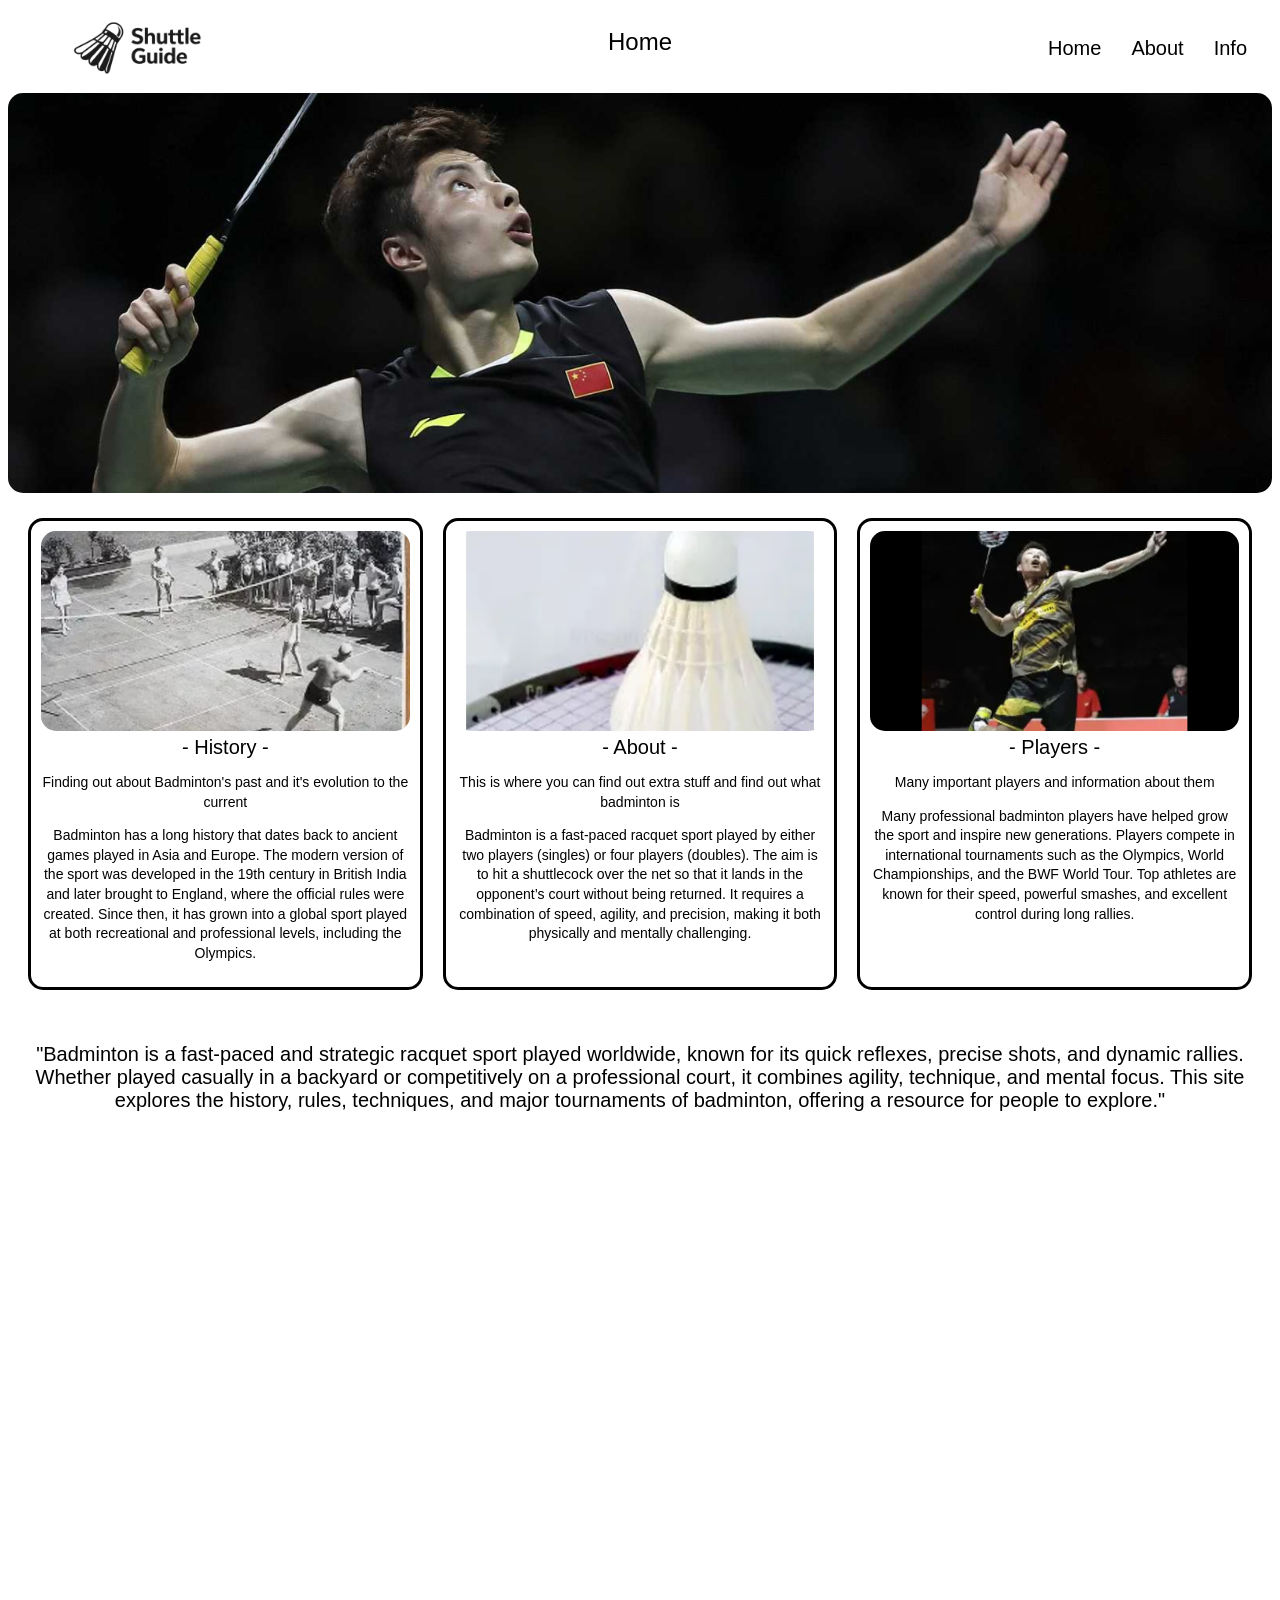
==== index.html @ 1675c232 "Added some more stuff" ====
<!DOCTYPE html>
<html>
<head>
<title>Badminton</title>
<link rel="stylesheet" href="style.css">
<link rel="icon" type="image/png" href="images/favicon.png">
</head>
<body>
<div class="container">
        <div class="leftlogo">
         <a href="index.html"><img src="images/websitelogo.png" alt="logo" width="60" height="30"></a>
        </div>
    
        <div class="rightnav">
            <a href="index.html" class="linkbox">Home</a>
            <a href="about.html" class="linkbox">About</a>
            <a href="information.html" class="linkbox">Info</a>
        </div>
        <div class="bigimage"><a href="players.html"><img src="images/shiyuqimain.jpg" alt="shiyuqiimage"></a></div>
        <div class="smallimageswithdescription">
        <div class="card">
    <img src="images/history.jpg" alt="history" class="cardimages">
    <a href="history.html" class="linkbox">- History -</a>
    <p>Finding out about Badminton's past and it's evolution to the current</p>
    <p>Badminton has a long history that dates back to ancient games played in Asia and Europe. The modern version of the sport was developed in the 19th century in British India and later brought to England, where the official rules were created. Since then, it has grown into a global sport played at both recreational and professional levels, including the Olympics.</p>
  </div>

  <div class="card">
    <img src="images/about.jpg" alt="about" class="cardimages">
    <a href="about.html" class="linkbox">- About -</a>
    <p>This is where you can find out extra stuff and find out what badminton is</p>
    <p>Badminton is a fast-paced racquet sport played by either two players (singles) or four players (doubles). The aim is to hit a shuttlecock over the net so that it lands in the opponent’s court without being returned. It requires a combination of speed, agility, and precision, making it both physically and mentally challenging.</p>
  </div>

  <div class="card">
    <img src="images/smallplayers.jpg" alt="players" class="cardimages">
    <a href="players.html" class="linkbox">- Players -</a>
    <p>Many important players and information about them</p>
    <p>Many professional badminton players have helped grow the sport and inspire new generations. Players compete in international tournaments such as the Olympics, World Championships, and the BWF World Tour. Top athletes are known for their speed, powerful smashes, and excellent control during long rallies.</p>
  </div>
  </div>

  <h2> Home </h2>
     <div id="summary">
        <p>"Badminton is a fast-paced and strategic racquet sport played worldwide, known for its quick reflexes, precise shots, and dynamic rallies. Whether played casually in a backyard or competitively on a professional court, it combines agility, technique, and mental focus. This site explores the history, rules, techniques, and major tournaments of badminton, offering a resource for people to explore."</p>
        </div>
    </div>
    

</body>
</html>
---- style.css ----
.container {
  display:grid;
  grid-template-columns: 1fr auto 1fr;
  grid-template-rows: 80px 400px 500px 600px;
  gap: 5px;
}

.container div {
 background-color: #ffffff;
 font-size: 20px;
}

.leftlogo {
  grid-column: 1;
  grid-row: 1;
  display:flex;
  gap:20px;
  align-items: center;
  padding-left: 20px;
  margin-top: 15px;
  transition: (0.2);
}

.leftlogo:hover img{
  transform: scale(1.1)
}

/* Right Nav Code */

.rightnav {
  grid-column: 3;
  grid-row: 1;
  display: flex;
  gap: 20px;
  align-items: center;
  justify-content: flex-end;
  padding-right: 20px;
  font-family: sans-serif;
  font-weight: 100;

}

/* A Portion of the image code */

.bigimage {
  grid-column-start: 1;
  grid-column-end: 4;
  grid-row: 2;
}

.bigimage2 {
  grid-column-start: 1;
  grid-column-end: 4;
  grid-row: 2;
}

.bigimage img {
  width: 100%;
  height: 100%;
  object-fit: cover;
  border-radius: 15px;
  transition: transform 0.3s ease;
}

.bigimage:hover img {
  transform: translateY(-5px);
}

.bigimage2 img {
  width: 1400px;
  height: auto;
  object-fit: contain;
  border-radius: 15px;
  margin-left: 50px;
  overflow: hidden;
  border-bottom-left-radius: 15px;
  border-bottom-right-radius: 15px;
  transition: transform 0.3s ease;
}



.leftlogo img {
  height: 160px;   
  width: auto;    
  object-fit: contain;
}

#small1 {
 height: 400px;
 width: 400px;
}

img {
  max-width: 100%;
  height: auto;
}

/* Small Images (Cards) Code */

.smallimageswithdescription {
  grid-column: 1 / 4;       
  grid-row: 3;              
  
  display: grid;
  grid-template-columns: repeat(3, 1fr);  
  gap: 20px;               
  padding: 20px;
}


.card {
  border: 3px solid black;  
  border-radius: 15px;
  padding: 10px;
  text-align: center;
  background-color: #fff;  
  font-family: sans-serif;
  transition: transform 0.2s ease;
}

.card:hover {
  transform: translateY(-5px);
}


.card img {
  width: 100%;          
  height: 200px;         
  object-fit: cover;    
  border-radius: 15px; 
}

/* Summary Area */

#summary {
 text-align: center;
 font-family: sans-serif;
 padding: 20px;
 
 grid-column: 1/4;
 grid-row: 4;

 display: flex;
 justify-content: center;
 align-content: center;
}

/* Link Stuff */

a {
  color: black;
}


.linkbox {
  text-decoration: none;
  padding: 5px;
  transition: (0.2);
}

.linkbox:hover {
  transform: scale(1.2);
  background-color: #81968F;
}


.cardimages {
  border-radius: 10px;
}

.card p {
  font-size: 14px;
  line-height: 1.4;
}

h2 {
  font-weight: normal;
  font-family: Arial, Helvetica, sans-serif
}

h3 {
  font-weight: normal;
}
/* end of index container */


/* start of about container */

.aboutcontainer {
  display:grid;
  grid-template-columns: 1fr auto 1fr;
  grid-template-rows: 80px 400px 500px 600px;
  gap: 5px;
}


.aboutcontainer div {
 background-color: #ffffff;
 font-size: 20px;
}
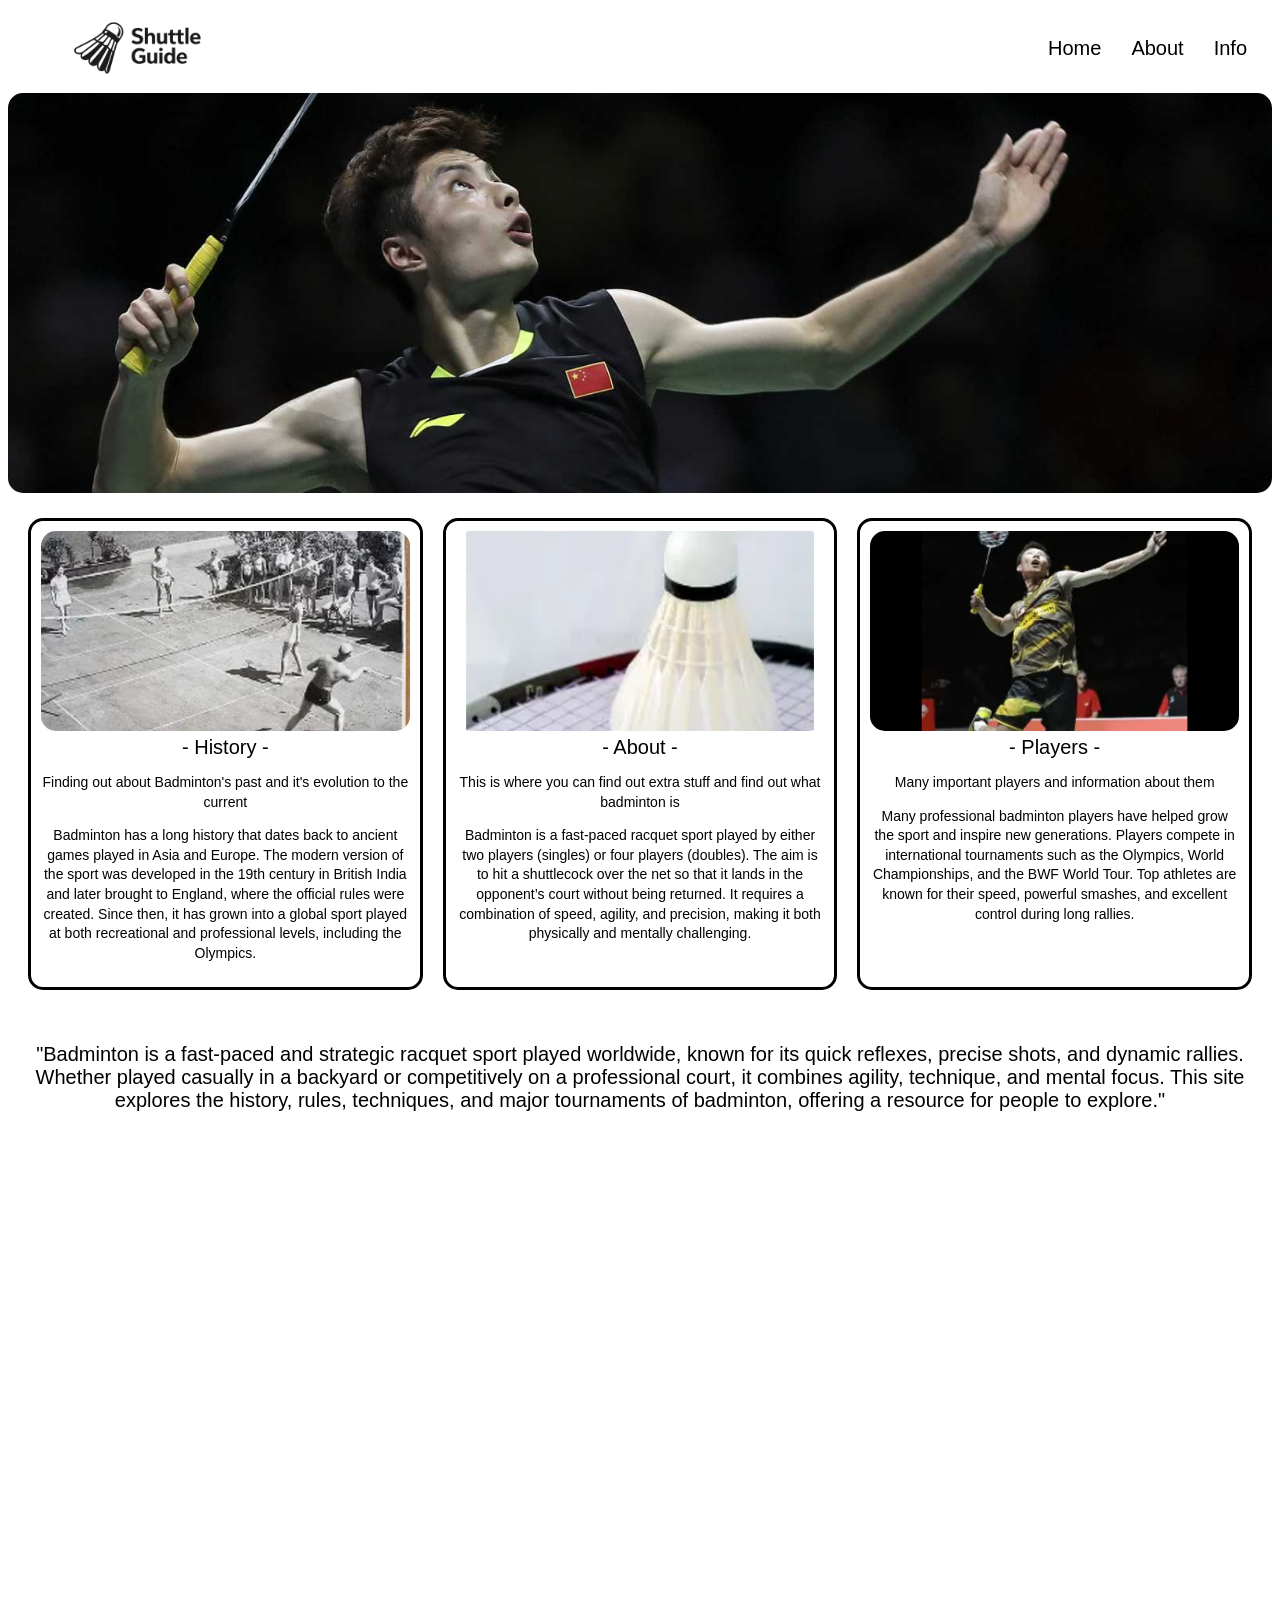
==== commit fc419dea: "Finally Fixed All the Pages" ====
--- a/index.html
+++ b/index.html
@@ -1,7 +1,7 @@
 <!DOCTYPE html>
 <html>
 <head>
-<title>Badminton</title>
+<title>Home</title>
 <link rel="stylesheet" href="style.css">
 <link rel="icon" type="image/png" href="images/favicon.png">
 </head>
@@ -40,7 +40,7 @@
   </div>
   </div>
 
-  <h2> Home </h2>
+ 
      <div id="summary">
         <p>"Badminton is a fast-paced and strategic racquet sport played worldwide, known for its quick reflexes, precise shots, and dynamic rallies. Whether played casually in a backyard or competitively on a professional court, it combines agility, technique, and mental focus. This site explores the history, rules, techniques, and major tournaments of badminton, offering a resource for people to explore."</p>
         </div>
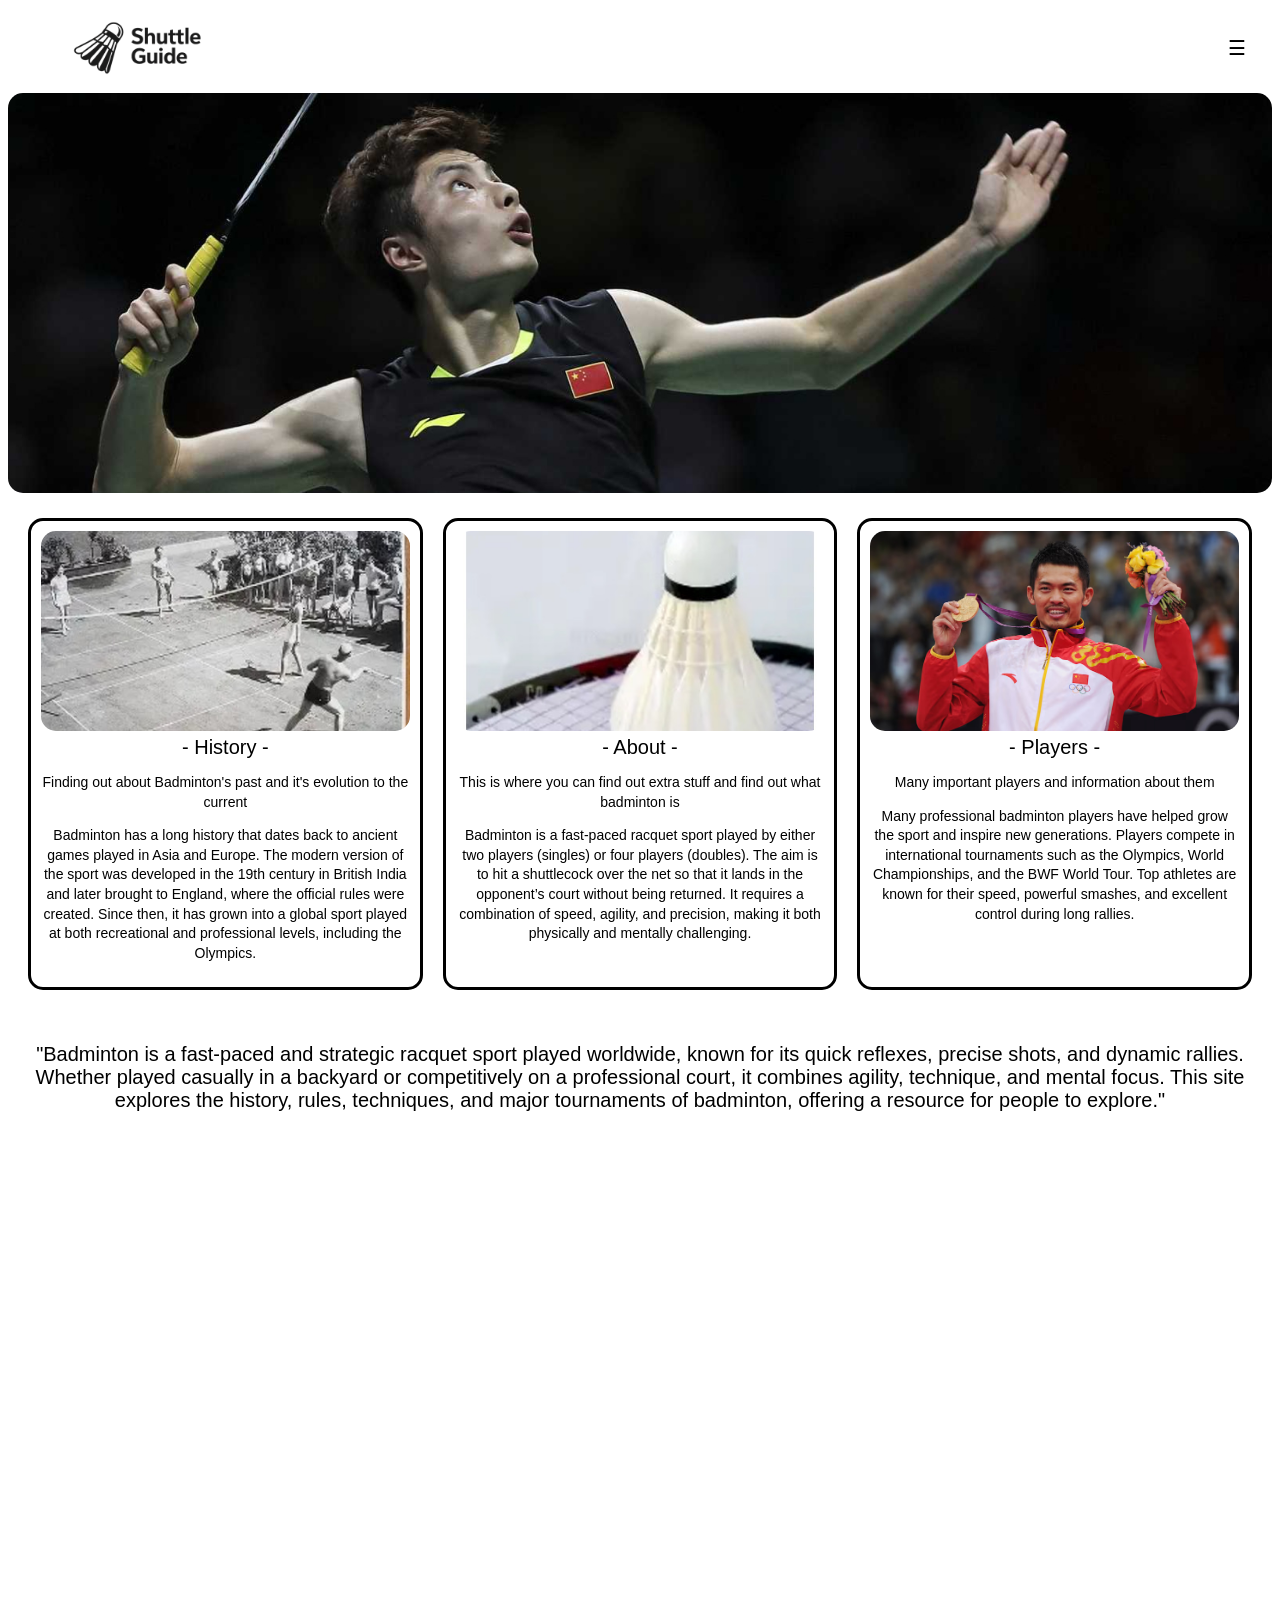
==== commit 3a9ec38a: "added dropdown menu" ====
--- a/index.html
+++ b/index.html
@@ -12,10 +12,16 @@
         </div>
     
         <div class="rightnav">
-            <a href="index.html" class="linkbox">Home</a>
-            <a href="about.html" class="linkbox">About</a>
-            <a href="information.html" class="linkbox">Info</a>
-        </div>
+  <div class="dropdown">
+    <button class="dropbtn">☰</button>
+    <div class="dropdown-content">
+      <a href="index.html">Home</a>
+      <a href="players.html">Players</a>
+      <a href="about.html">About</a>
+      <a href="information.html">Information</a>
+    </div>
+  </div>
+</div>
         <div class="bigimage"><a href="players.html"><img src="images/shiyuqimain.jpg" alt="shiyuqiimage"></a></div>
         <div class="smallimageswithdescription">
         <div class="card">
@@ -33,7 +39,7 @@
   </div>
 
   <div class="card">
-    <img src="images/smallplayers.jpg" alt="players" class="cardimages">
+    <img src="images/lindanreal.jpg" alt="players" class="cardimages">
     <a href="players.html" class="linkbox">- Players -</a>
     <p>Many important players and information about them</p>
     <p>Many professional badminton players have helped grow the sport and inspire new generations. Players compete in international tournaments such as the Olympics, World Championships, and the BWF World Tour. Top athletes are known for their speed, powerful smashes, and excellent control during long rallies.</p>
--- a/style.css
+++ b/style.css
@@ -41,6 +41,45 @@
 
 }
 
+.dropdown {
+  position: relative;
+}
+
+.dropbtn {
+  background: none;
+  border: none;
+  font-size: 20px;
+  cursor: pointer;
+  color: black; 
+}
+
+
+.dropdown-content {
+  display: none;
+  position: absolute;
+  top: 100%;     
+  right: 0;      
+  background-color: #222;
+  min-width: 140px;
+  border-radius: 5px;
+  z-index: 1000; 
+}
+
+.dropdown-content a {
+  display: block;
+  padding: 10px;
+  color: black;
+  text-decoration: none;
+}
+
+.dropdown-content a:hover {
+  background-color: #444;
+}
+
+.dropdown:hover .dropdown-content {
+  display: block;
+}
+
 /* A Portion of the image code */
 
 .bigimage {
@@ -183,6 +222,7 @@
 h3 {
   font-weight: normal;
 }
+
 /* end of index container */
 
 
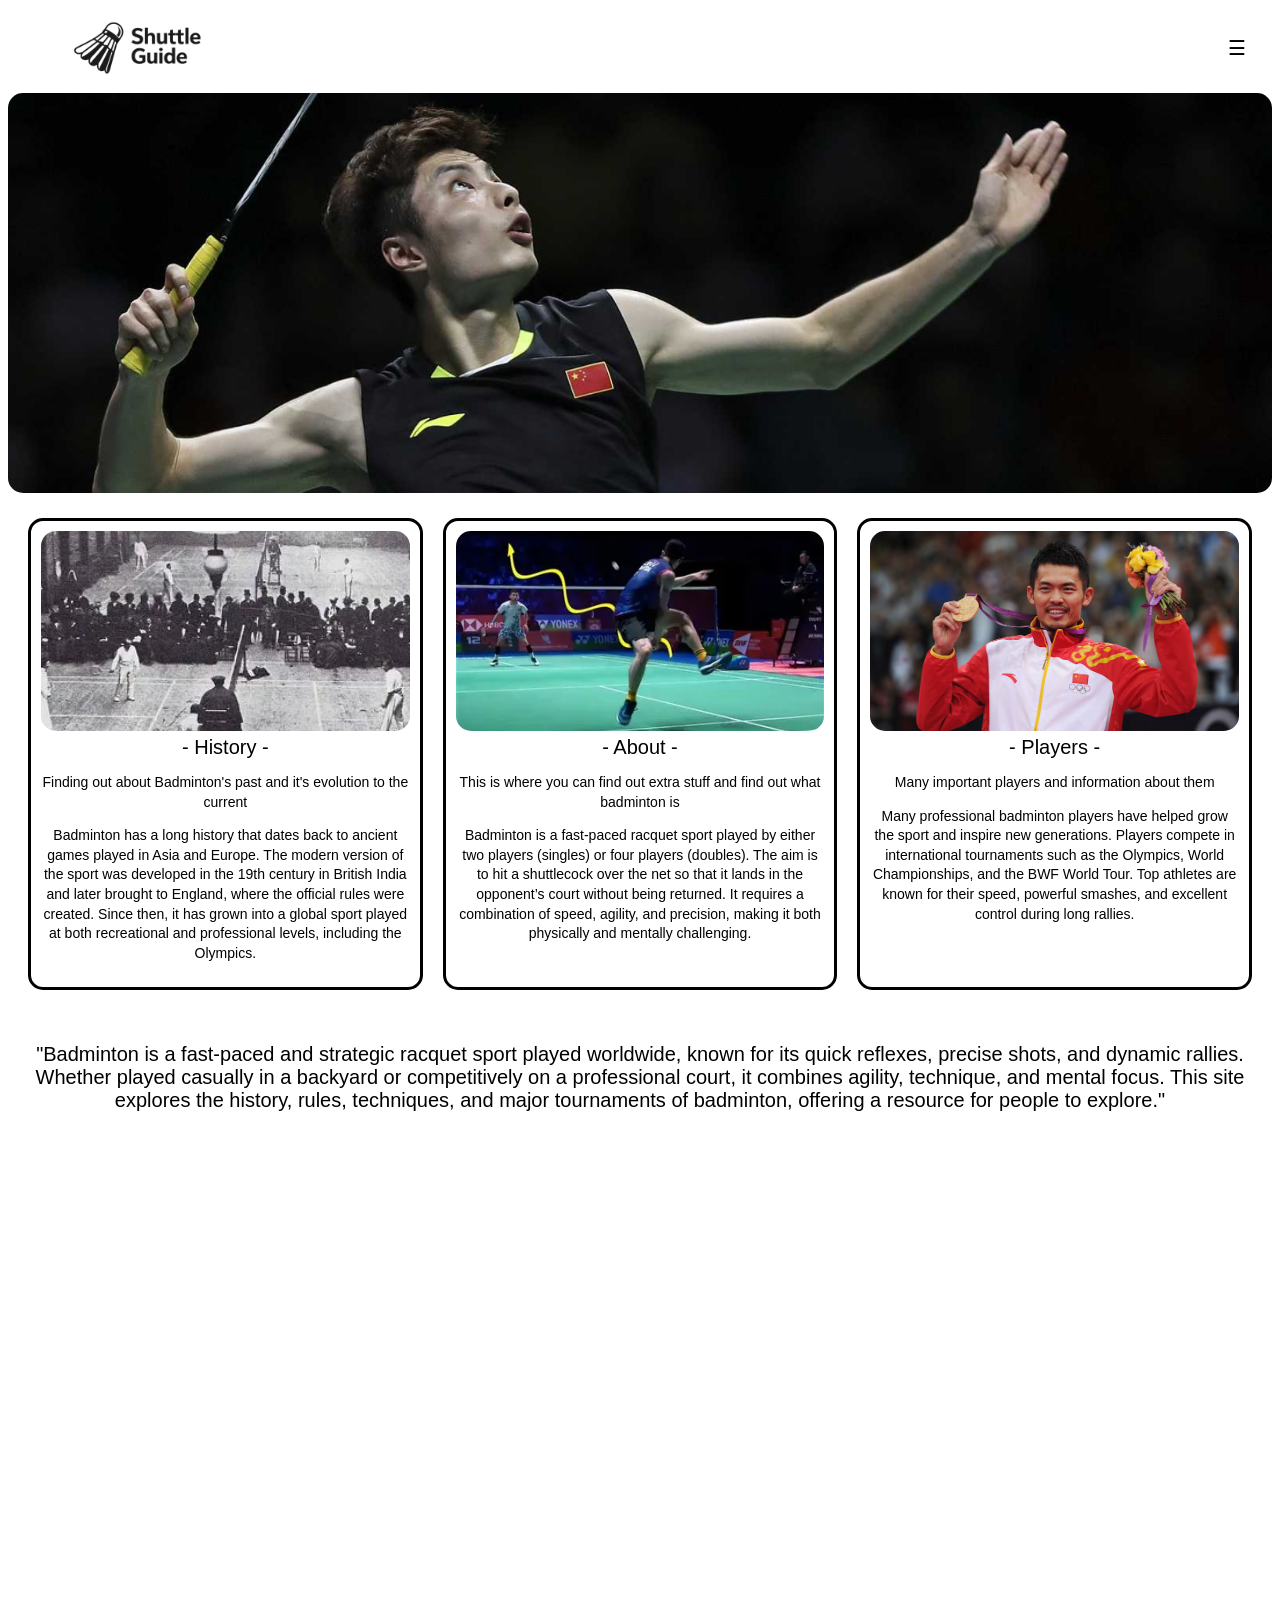
==== commit f790964f: "changed a couple images" ====
--- a/index.html
+++ b/index.html
@@ -25,14 +25,14 @@
         <div class="bigimage"><a href="players.html"><img src="images/shiyuqimain.jpg" alt="shiyuqiimage"></a></div>
         <div class="smallimageswithdescription">
         <div class="card">
-    <img src="images/history.jpg" alt="history" class="cardimages">
+    <img src="images/oldbadminton.jpg" alt="history" class="cardimages">
     <a href="history.html" class="linkbox">- History -</a>
     <p>Finding out about Badminton's past and it's evolution to the current</p>
     <p>Badminton has a long history that dates back to ancient games played in Asia and Europe. The modern version of the sport was developed in the 19th century in British India and later brought to England, where the official rules were created. Since then, it has grown into a global sport played at both recreational and professional levels, including the Olympics.</p>
   </div>
 
   <div class="card">
-    <img src="images/about.jpg" alt="about" class="cardimages">
+    <img src="images/trickshot.jpg" alt="about" class="cardimages">
     <a href="about.html" class="linkbox">- About -</a>
     <p>This is where you can find out extra stuff and find out what badminton is</p>
     <p>Badminton is a fast-paced racquet sport played by either two players (singles) or four players (doubles). The aim is to hit a shuttlecock over the net so that it lands in the opponent’s court without being returned. It requires a combination of speed, agility, and precision, making it both physically and mentally challenging.</p>
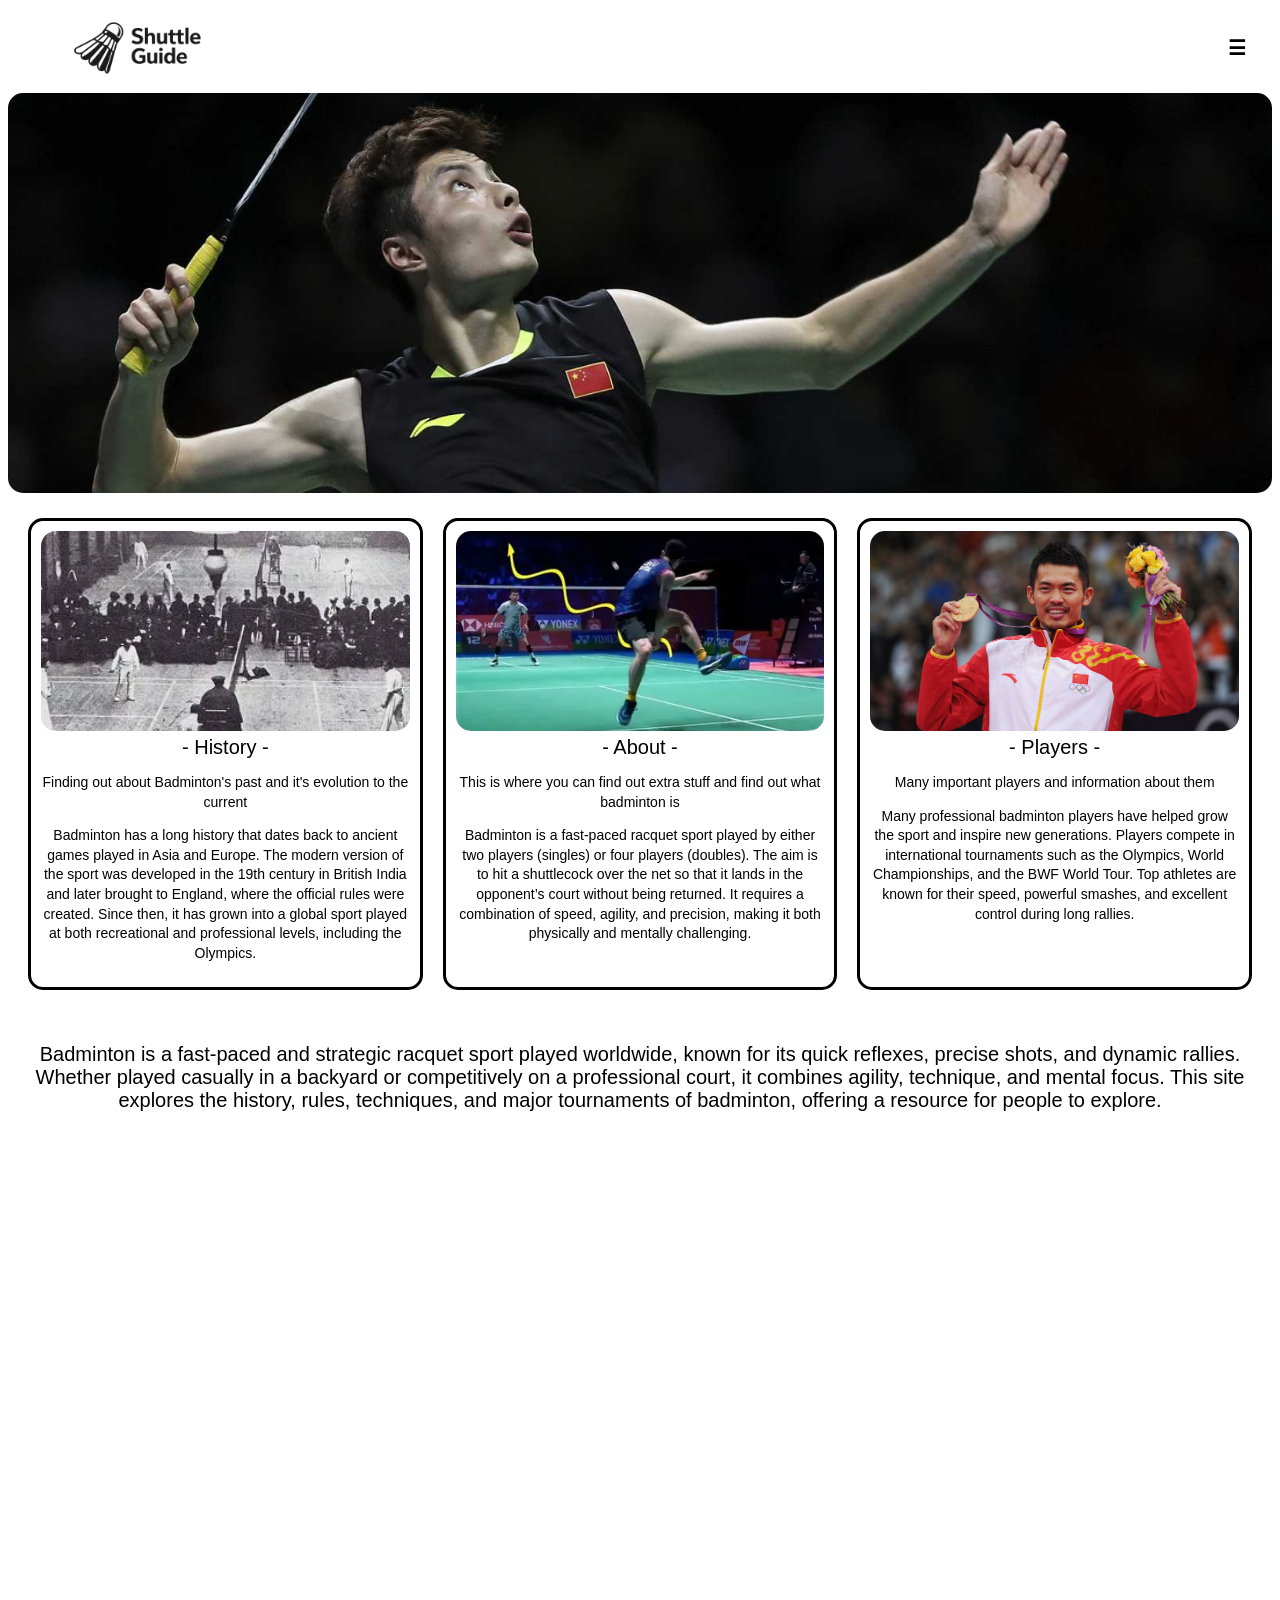
==== commit bf550934: "added some gifs" ====
--- a/index.html
+++ b/index.html
@@ -19,6 +19,7 @@
       <a href="players.html">Players</a>
       <a href="about.html">About</a>
       <a href="information.html">Information</a>
+      <a href="history.html">History</a>
     </div>
   </div>
 </div>
@@ -48,7 +49,7 @@
 
  
      <div id="summary">
-        <p>"Badminton is a fast-paced and strategic racquet sport played worldwide, known for its quick reflexes, precise shots, and dynamic rallies. Whether played casually in a backyard or competitively on a professional court, it combines agility, technique, and mental focus. This site explores the history, rules, techniques, and major tournaments of badminton, offering a resource for people to explore."</p>
+        <p>Badminton is a fast-paced and strategic racquet sport played worldwide, known for its quick reflexes, precise shots, and dynamic rallies. Whether played casually in a backyard or competitively on a professional court, it combines agility, technique, and mental focus. This site explores the history, rules, techniques, and major tournaments of badminton, offering a resource for people to explore.</p>
         </div>
     </div>
     
--- a/style.css
+++ b/style.css
@@ -50,7 +50,8 @@
   border: none;
   font-size: 20px;
   cursor: pointer;
-  color: black; 
+  color: black;
+  font-weight: bold;
 }
 
 
